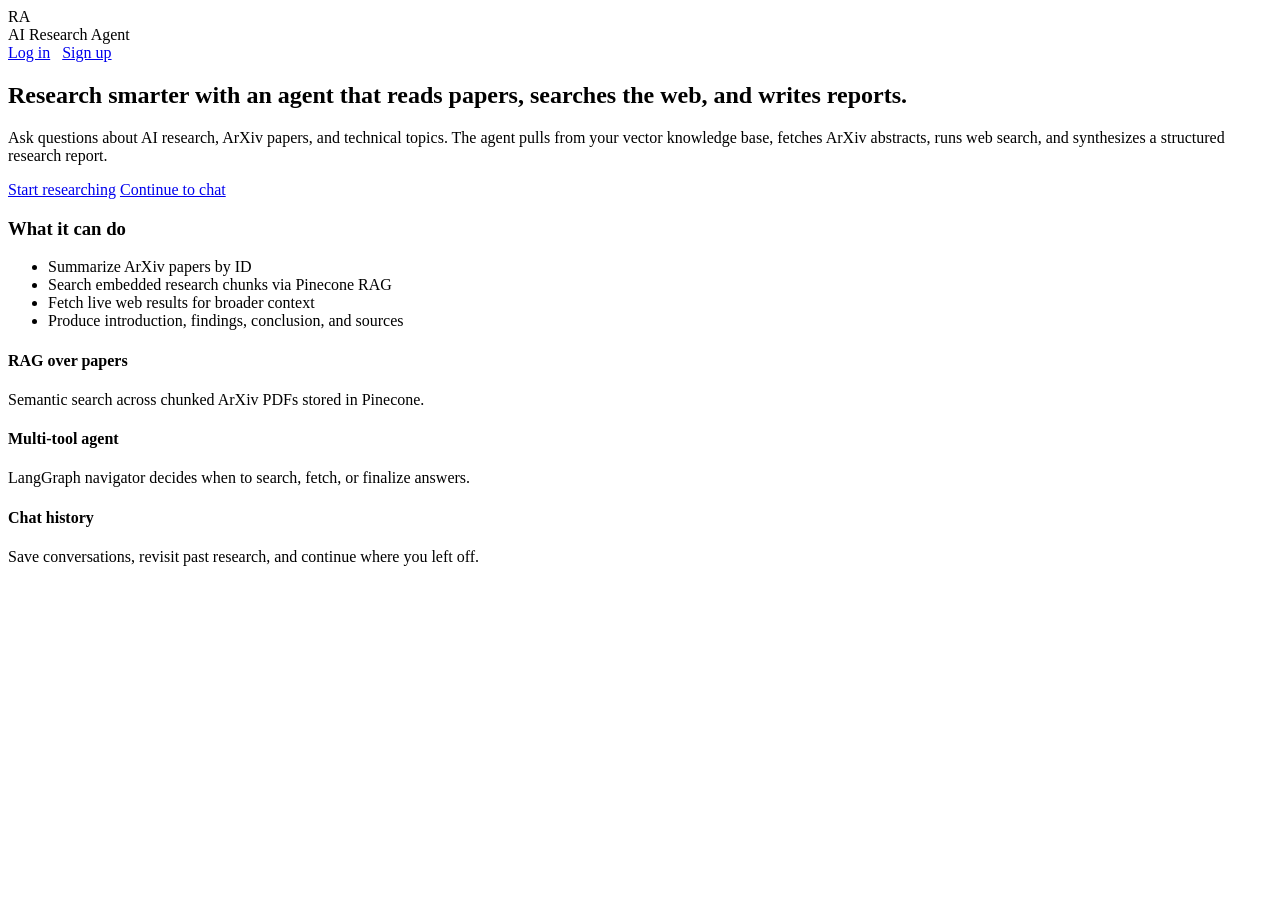
==== frontend/index.html @ 17f89d11 "first commit" ====
<!DOCTYPE html>
<html lang="en">
<head>
  <meta charset="UTF-8">
  <meta name="viewport" content="width=device-width, initial-scale=1.0">
  <title>AI Research Agent</title>
  <link rel="stylesheet" href="/static/css/style.css">
</head>
<body class="landing">
  <div class="container">
    <nav class="nav">
      <div class="brand">
        <div class="brand-mark">RA</div>
        <span>AI Research Agent</span>
      </div>
      <div>
        <a class="btn btn-secondary" href="/login">Log in</a>
        <a class="btn btn-primary" href="/signup" style="margin-left: 0.5rem;">Sign up</a>
      </div>
    </nav>

    <section class="hero">
      <div class="hero-copy">
        <h1>Research smarter with an agent that reads papers, searches the web, and writes reports.</h1>
        <p>
          Ask questions about AI research, ArXiv papers, and technical topics. The agent pulls from
          your vector knowledge base, fetches ArXiv abstracts, runs web search, and synthesizes a
          structured research report.
        </p>
        <div class="hero-actions">
          <a class="btn btn-primary" href="/signup">Start researching</a>
          <a class="btn btn-secondary" href="/login">Continue to chat</a>
        </div>
      </div>

      <div class="hero-card">
        <h3>What it can do</h3>
        <ul>
          <li>Summarize ArXiv papers by ID</li>
          <li>Search embedded research chunks via Pinecone RAG</li>
          <li>Fetch live web results for broader context</li>
          <li>Produce introduction, findings, conclusion, and sources</li>
        </ul>
      </div>
    </section>

    <section class="feature-grid">
      <article class="feature-card">
        <h4>RAG over papers</h4>
        <p>Semantic search across chunked ArXiv PDFs stored in Pinecone.</p>
      </article>
      <article class="feature-card">
        <h4>Multi-tool agent</h4>
        <p>LangGraph navigator decides when to search, fetch, or finalize answers.</p>
      </article>
      <article class="feature-card">
        <h4>Chat history</h4>
        <p>Save conversations, revisit past research, and continue where you left off.</p>
      </article>
    </section>
  </div>
</body>
</html>
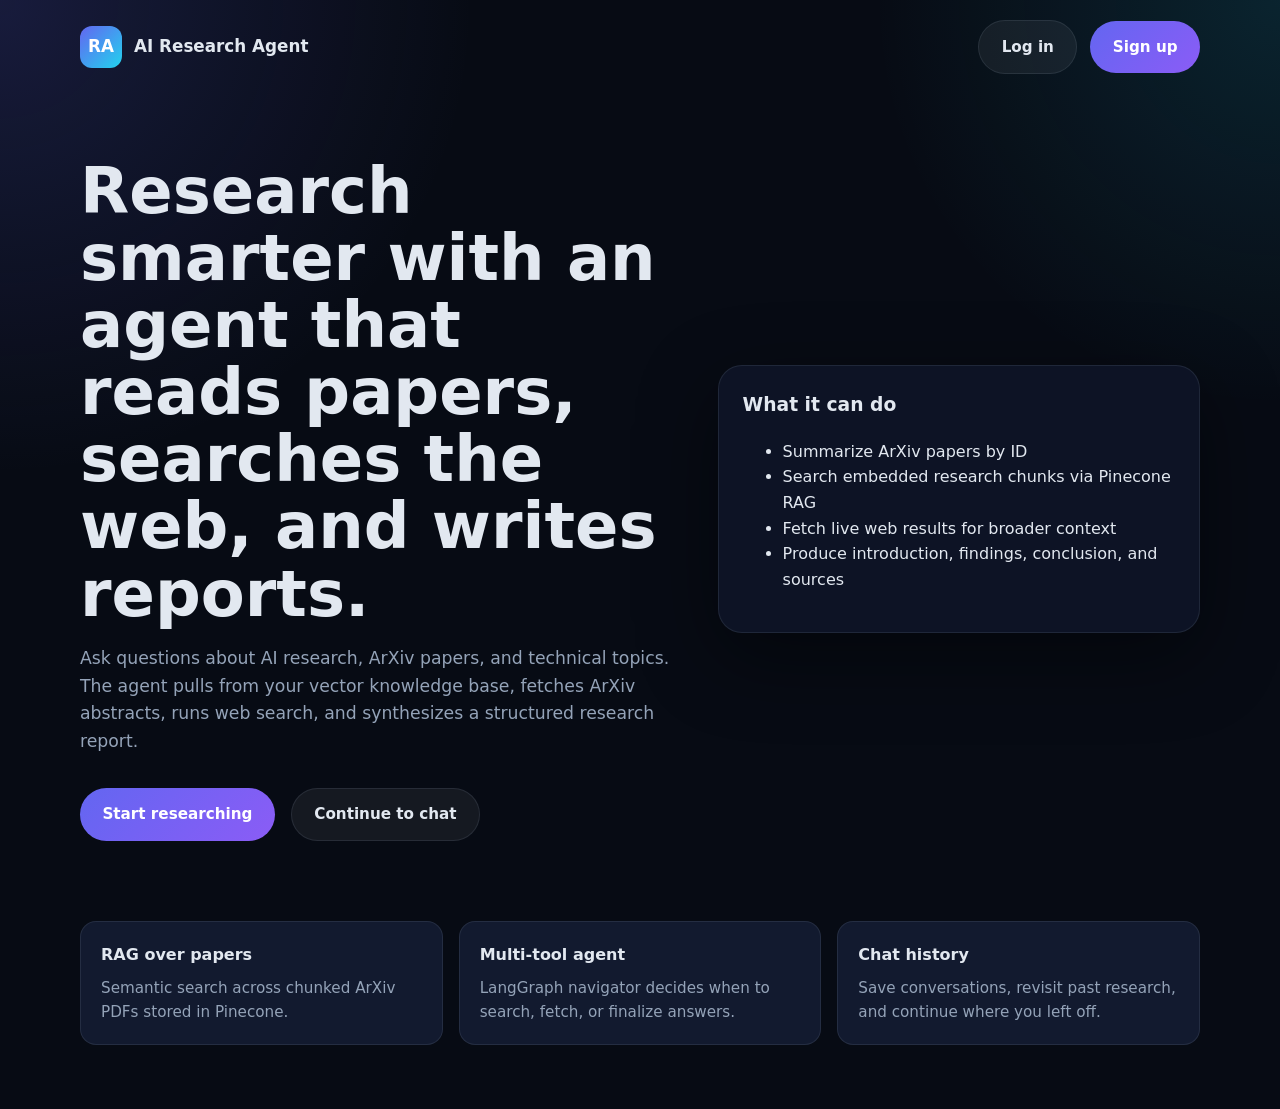
==== commit a3d9e983: "Update index.html" ====
--- a/frontend/index.html
+++ b/frontend/index.html
@@ -4,7 +4,7 @@
   <meta charset="UTF-8">
   <meta name="viewport" content="width=device-width, initial-scale=1.0">
   <title>AI Research Agent</title>
-  <link rel="stylesheet" href="/static/css/style.css">
+  <link rel="stylesheet" href="css/style.css">
 </head>
 <body class="landing">
   <div class="container">
@@ -14,11 +14,10 @@
         <span>AI Research Agent</span>
       </div>
       <div>
-        <a class="btn btn-secondary" href="/login">Log in</a>
-        <a class="btn btn-primary" href="/signup" style="margin-left: 0.5rem;">Sign up</a>
+        <a class="btn btn-secondary" href="login.html">Log in</a>
+        <a class="btn btn-primary" href="signup.html" style="margin-left: 0.5rem;">Sign up</a>
       </div>
     </nav>
-
     <section class="hero">
       <div class="hero-copy">
         <h1>Research smarter with an agent that reads papers, searches the web, and writes reports.</h1>
@@ -28,11 +27,10 @@
           structured research report.
         </p>
         <div class="hero-actions">
-          <a class="btn btn-primary" href="/signup">Start researching</a>
-          <a class="btn btn-secondary" href="/login">Continue to chat</a>
+          <a class="btn btn-primary" href="signup.html">Start researching</a>
+          <a class="btn btn-secondary" href="login.html">Continue to chat</a>
         </div>
       </div>
-
       <div class="hero-card">
         <h3>What it can do</h3>
         <ul>
@@ -43,7 +41,6 @@
         </ul>
       </div>
     </section>
-
     <section class="feature-grid">
       <article class="feature-card">
         <h4>RAG over papers</h4>
--- a/frontend/css/style.css
+++ b/frontend/css/style.css
@@ -0,0 +1,494 @@
+:root {
+  --bg: #070b14;
+  --bg-elevated: #0f1629;
+  --bg-panel: #121a2f;
+  --border: rgba(148, 163, 184, 0.14);
+  --text: #e2e8f0;
+  --text-muted: #94a3b8;
+  --primary: #6366f1;
+  --primary-hover: #818cf8;
+  --accent: #22d3ee;
+  --success: #34d399;
+  --danger: #f87171;
+  --shadow: 0 24px 80px rgba(0, 0, 0, 0.45);
+  --radius: 16px;
+  --radius-sm: 10px;
+  --font: "Segoe UI", system-ui, -apple-system, sans-serif;
+}
+
+* {
+  box-sizing: border-box;
+}
+
+html, body {
+  margin: 0;
+  min-height: 100%;
+  font-family: var(--font);
+  background: var(--bg);
+  color: var(--text);
+}
+
+body {
+  line-height: 1.6;
+}
+
+a {
+  color: var(--accent);
+  text-decoration: none;
+}
+
+a:hover {
+  text-decoration: underline;
+}
+
+.container {
+  width: min(1120px, calc(100% - 2rem));
+  margin: 0 auto;
+}
+
+.btn {
+  display: inline-flex;
+  align-items: center;
+  justify-content: center;
+  gap: 0.5rem;
+  border: none;
+  border-radius: 999px;
+  padding: 0.85rem 1.4rem;
+  font-size: 0.95rem;
+  font-weight: 600;
+  cursor: pointer;
+  transition: transform 0.15s ease, background 0.15s ease, opacity 0.15s ease;
+}
+
+.btn:hover {
+  transform: translateY(-1px);
+}
+
+.btn-primary {
+  background: linear-gradient(135deg, var(--primary), #8b5cf6);
+  color: white;
+}
+
+.btn-primary:hover {
+  background: linear-gradient(135deg, var(--primary-hover), #a78bfa);
+}
+
+.btn-secondary {
+  background: rgba(255, 255, 255, 0.06);
+  color: var(--text);
+  border: 1px solid var(--border);
+}
+
+.btn-danger {
+  background: rgba(248, 113, 113, 0.12);
+  color: var(--danger);
+  border: 1px solid rgba(248, 113, 113, 0.25);
+}
+
+.btn:disabled {
+  opacity: 0.6;
+  cursor: not-allowed;
+  transform: none;
+}
+
+.input-group {
+  display: flex;
+  flex-direction: column;
+  gap: 0.45rem;
+  margin-bottom: 1rem;
+}
+
+.input-group label {
+  font-size: 0.9rem;
+  color: var(--text-muted);
+}
+
+.input-group input,
+.input-group textarea {
+  width: 100%;
+  border: 1px solid var(--border);
+  background: rgba(255, 255, 255, 0.04);
+  color: var(--text);
+  border-radius: var(--radius-sm);
+  padding: 0.85rem 1rem;
+  font: inherit;
+}
+
+.input-group input:focus,
+.input-group textarea:focus {
+  outline: none;
+  border-color: rgba(99, 102, 241, 0.65);
+  box-shadow: 0 0 0 3px rgba(99, 102, 241, 0.15);
+}
+
+.alert {
+  padding: 0.85rem 1rem;
+  border-radius: var(--radius-sm);
+  margin-bottom: 1rem;
+  font-size: 0.92rem;
+}
+
+.alert-error {
+  background: rgba(248, 113, 113, 0.12);
+  border: 1px solid rgba(248, 113, 113, 0.25);
+  color: #fecaca;
+}
+
+.alert-success {
+  background: rgba(52, 211, 153, 0.12);
+  border: 1px solid rgba(52, 211, 153, 0.25);
+  color: #a7f3d0;
+}
+
+/* Landing page */
+.landing {
+  min-height: 100vh;
+  background:
+    radial-gradient(circle at top left, rgba(99, 102, 241, 0.18), transparent 28%),
+    radial-gradient(circle at top right, rgba(34, 211, 238, 0.12), transparent 24%),
+    var(--bg);
+}
+
+.nav {
+  display: flex;
+  align-items: center;
+  justify-content: space-between;
+  padding: 1.25rem 0;
+}
+
+.brand {
+  display: flex;
+  align-items: center;
+  gap: 0.75rem;
+  font-weight: 700;
+  font-size: 1.05rem;
+}
+
+.brand-mark {
+  width: 42px;
+  height: 42px;
+  border-radius: 12px;
+  display: grid;
+  place-items: center;
+  background: linear-gradient(135deg, var(--primary), var(--accent));
+  color: white;
+  font-weight: 800;
+}
+
+.hero {
+  display: grid;
+  grid-template-columns: 1.1fr 0.9fr;
+  gap: 3rem;
+  align-items: center;
+  padding: 4rem 0 5rem;
+}
+
+.hero-copy h1 {
+  font-size: clamp(2.4rem, 5vw, 4rem);
+  line-height: 1.05;
+  margin: 0 0 1rem;
+}
+
+.hero-copy p {
+  color: var(--text-muted);
+  font-size: 1.08rem;
+  max-width: 620px;
+}
+
+.hero-actions {
+  display: flex;
+  gap: 1rem;
+  margin-top: 2rem;
+  flex-wrap: wrap;
+}
+
+.hero-card {
+  background: rgba(15, 22, 41, 0.85);
+  border: 1px solid var(--border);
+  border-radius: 24px;
+  padding: 1.5rem;
+  box-shadow: var(--shadow);
+}
+
+.hero-card h3 {
+  margin-top: 0;
+}
+
+.feature-grid {
+  display: grid;
+  grid-template-columns: repeat(3, 1fr);
+  gap: 1rem;
+  padding-bottom: 4rem;
+}
+
+.feature-card {
+  background: var(--bg-panel);
+  border: 1px solid var(--border);
+  border-radius: var(--radius);
+  padding: 1.25rem;
+}
+
+.feature-card h4 {
+  margin: 0 0 0.5rem;
+}
+
+.feature-card p {
+  margin: 0;
+  color: var(--text-muted);
+  font-size: 0.95rem;
+}
+
+/* Auth pages */
+.auth-page {
+  min-height: 100vh;
+  display: grid;
+  place-items: center;
+  padding: 2rem 1rem;
+  background:
+    radial-gradient(circle at center, rgba(99, 102, 241, 0.12), transparent 35%),
+    var(--bg);
+}
+
+.auth-card {
+  width: min(440px, 100%);
+  background: rgba(15, 22, 41, 0.92);
+  border: 1px solid var(--border);
+  border-radius: 24px;
+  padding: 2rem;
+  box-shadow: var(--shadow);
+}
+
+.auth-card h1 {
+  margin: 0 0 0.35rem;
+}
+
+.auth-card .subtitle {
+  color: var(--text-muted);
+  margin-bottom: 1.5rem;
+}
+
+.auth-footer {
+  margin-top: 1.25rem;
+  text-align: center;
+  color: var(--text-muted);
+  font-size: 0.92rem;
+}
+
+/* Chat layout */
+.chat-layout {
+  display: grid;
+  grid-template-columns: 300px 1fr;
+  min-height: 100vh;
+}
+
+.sidebar {
+  background: var(--bg-elevated);
+  border-right: 1px solid var(--border);
+  display: flex;
+  flex-direction: column;
+  padding: 1rem;
+}
+
+.sidebar-header {
+  display: flex;
+  align-items: center;
+  justify-content: space-between;
+  margin-bottom: 1rem;
+}
+
+.sidebar-actions {
+  display: flex;
+  flex-direction: column;
+  gap: 0.75rem;
+  margin-bottom: 1rem;
+}
+
+.history-list {
+  flex: 1;
+  overflow-y: auto;
+  display: flex;
+  flex-direction: column;
+  gap: 0.5rem;
+}
+
+.history-item {
+  border: 1px solid transparent;
+  background: rgba(255, 255, 255, 0.03);
+  border-radius: var(--radius-sm);
+  padding: 0.85rem;
+  cursor: pointer;
+  transition: border-color 0.15s ease, background 0.15s ease;
+}
+
+.history-item:hover,
+.history-item.active {
+  border-color: rgba(99, 102, 241, 0.45);
+  background: rgba(99, 102, 241, 0.08);
+}
+
+.history-item h5 {
+  margin: 0 0 0.25rem;
+  font-size: 0.92rem;
+}
+
+.history-item small {
+  color: var(--text-muted);
+}
+
+.chat-main {
+  display: flex;
+  flex-direction: column;
+  min-height: 100vh;
+}
+
+.chat-header {
+  padding: 1rem 1.5rem;
+  border-bottom: 1px solid var(--border);
+  display: flex;
+  align-items: center;
+  justify-content: space-between;
+  background: rgba(7, 11, 20, 0.75);
+  backdrop-filter: blur(10px);
+}
+
+.chat-header h2 {
+  margin: 0;
+  font-size: 1.1rem;
+}
+
+.messages {
+  flex: 1;
+  overflow-y: auto;
+  padding: 1.5rem;
+  display: flex;
+  flex-direction: column;
+  gap: 1rem;
+}
+
+.message {
+  max-width: min(820px, 92%);
+  padding: 1rem 1.1rem;
+  border-radius: 18px;
+  white-space: pre-wrap;
+  word-break: break-word;
+}
+
+.message.user {
+  align-self: flex-end;
+  background: linear-gradient(135deg, rgba(99, 102, 241, 0.22), rgba(139, 92, 246, 0.18));
+  border: 1px solid rgba(99, 102, 241, 0.25);
+}
+
+.message.assistant {
+  align-self: flex-start;
+  background: rgba(255, 255, 255, 0.04);
+  border: 1px solid var(--border);
+}
+
+.message-meta {
+  display: block;
+  margin-top: 0.5rem;
+  font-size: 0.75rem;
+  color: var(--text-muted);
+}
+
+.empty-state {
+  margin: auto;
+  text-align: center;
+  color: var(--text-muted);
+  max-width: 520px;
+}
+
+.empty-state h3 {
+  color: var(--text);
+}
+
+.composer {
+  padding: 1rem 1.5rem 1.5rem;
+  border-top: 1px solid var(--border);
+  background: rgba(7, 11, 20, 0.85);
+}
+
+.composer form {
+  display: flex;
+  gap: 0.75rem;
+  align-items: end;
+}
+
+.composer textarea {
+  flex: 1;
+  min-height: 56px;
+  max-height: 180px;
+  resize: vertical;
+  border: 1px solid var(--border);
+  background: rgba(255, 255, 255, 0.04);
+  color: var(--text);
+  border-radius: 16px;
+  padding: 0.95rem 1rem;
+  font: inherit;
+}
+
+.composer textarea:focus {
+  outline: none;
+  border-color: rgba(99, 102, 241, 0.65);
+}
+
+.typing-indicator {
+  display: none;
+  align-items: center;
+  gap: 0.5rem;
+  color: var(--text-muted);
+  font-size: 0.9rem;
+  margin-bottom: 0.75rem;
+}
+
+.typing-indicator.visible {
+  display: flex;
+}
+
+.dot {
+  width: 8px;
+  height: 8px;
+  border-radius: 50%;
+  background: var(--accent);
+  animation: pulse 1.2s infinite ease-in-out;
+}
+
+.dot:nth-child(2) { animation-delay: 0.15s; }
+.dot:nth-child(3) { animation-delay: 0.3s; }
+
+@keyframes pulse {
+  0%, 80%, 100% { opacity: 0.25; transform: scale(0.85); }
+  40% { opacity: 1; transform: scale(1); }
+}
+
+.user-chip {
+  display: inline-flex;
+  align-items: center;
+  gap: 0.5rem;
+  padding: 0.35rem 0.75rem;
+  border-radius: 999px;
+  background: rgba(255, 255, 255, 0.05);
+  border: 1px solid var(--border);
+  color: var(--text-muted);
+  font-size: 0.85rem;
+}
+
+@media (max-width: 900px) {
+  .hero,
+  .feature-grid,
+  .chat-layout {
+    grid-template-columns: 1fr;
+  }
+
+  .sidebar {
+    min-height: auto;
+    border-right: none;
+    border-bottom: 1px solid var(--border);
+  }
+
+  .chat-layout {
+    display: flex;
+    flex-direction: column;
+  }
+}
